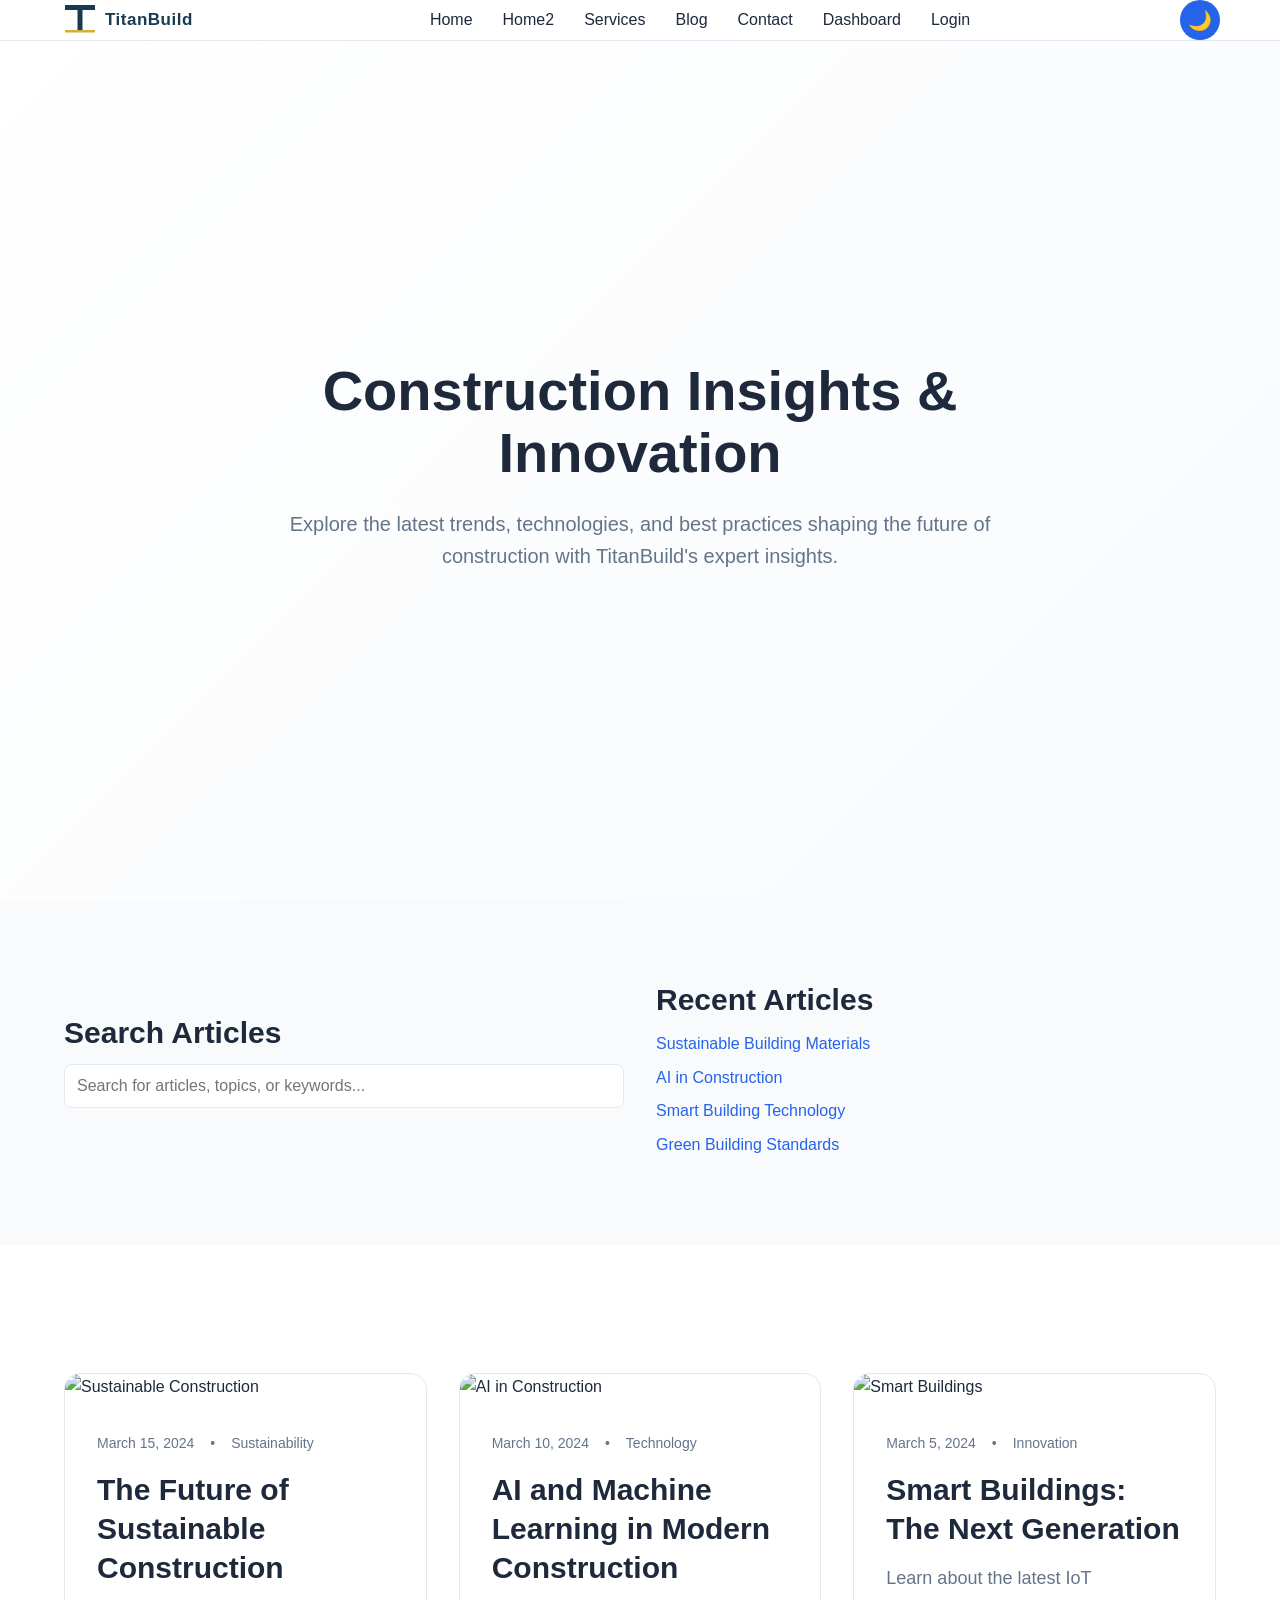
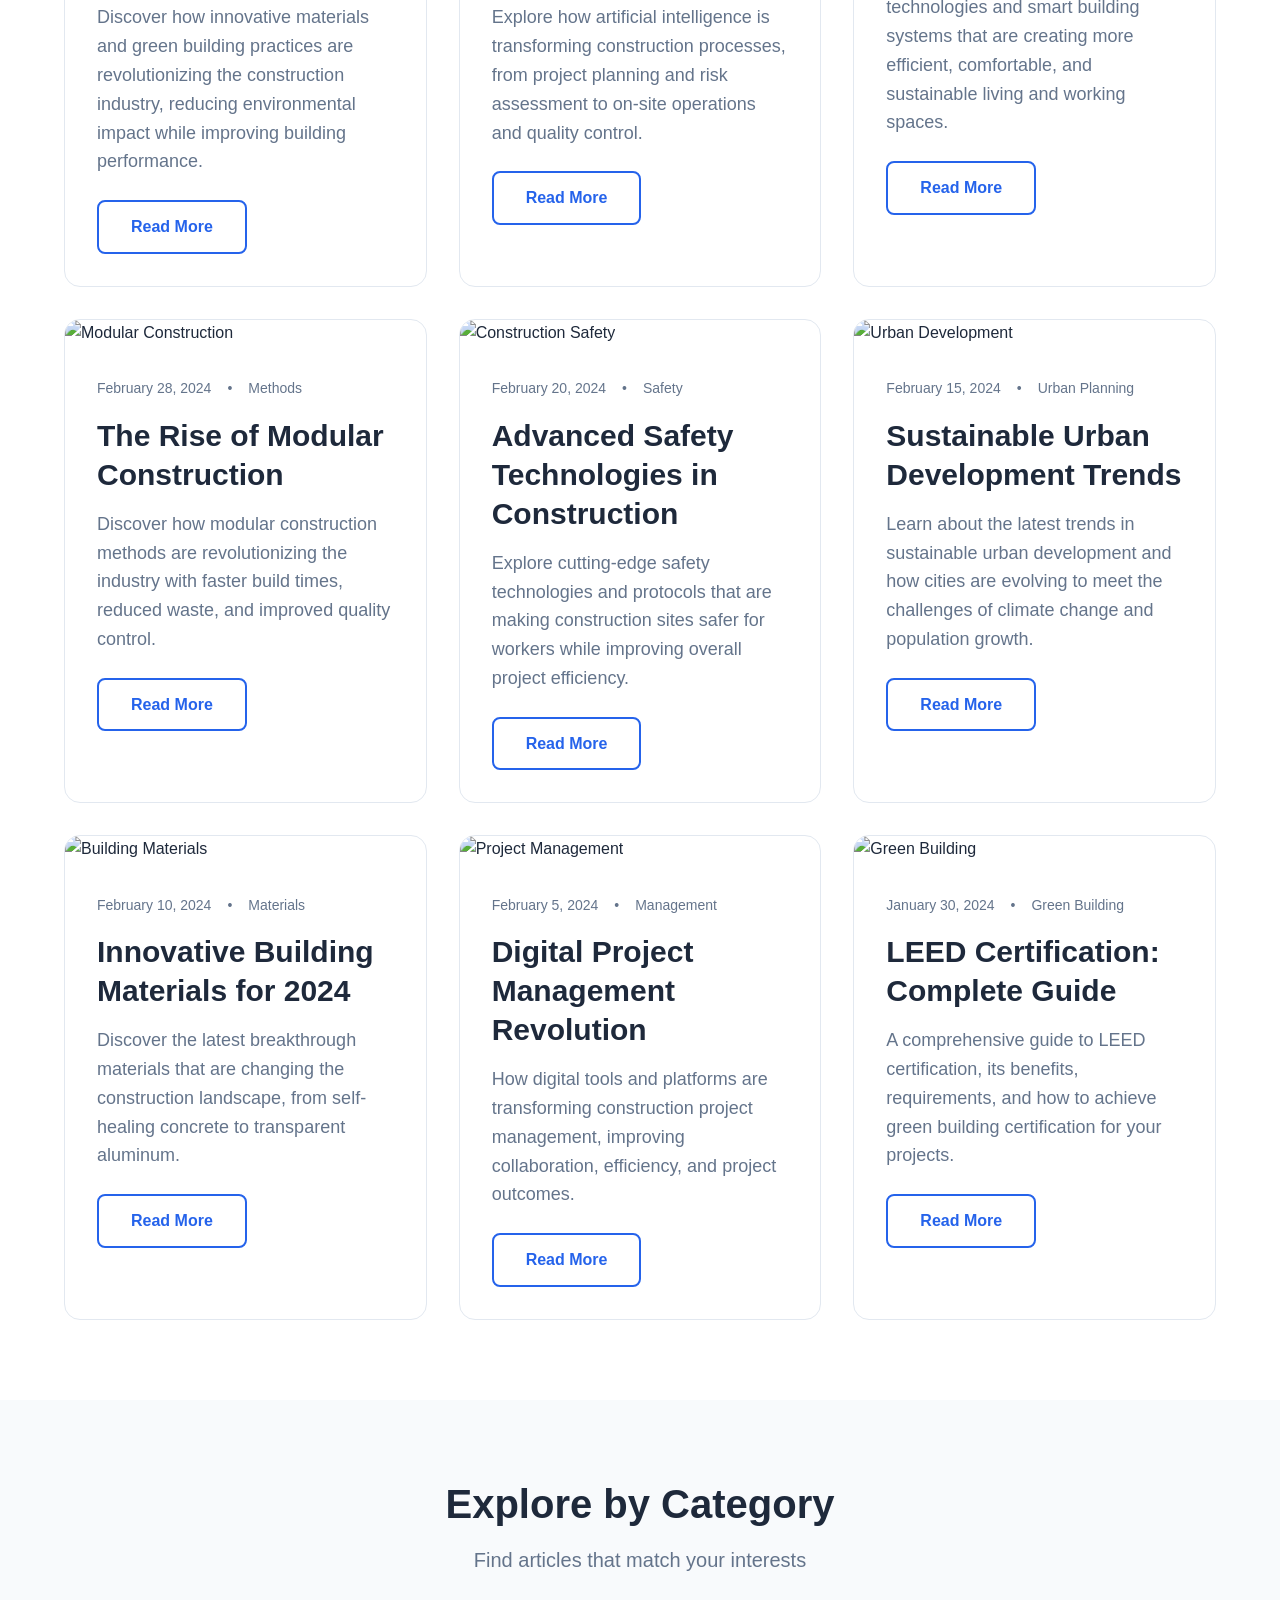
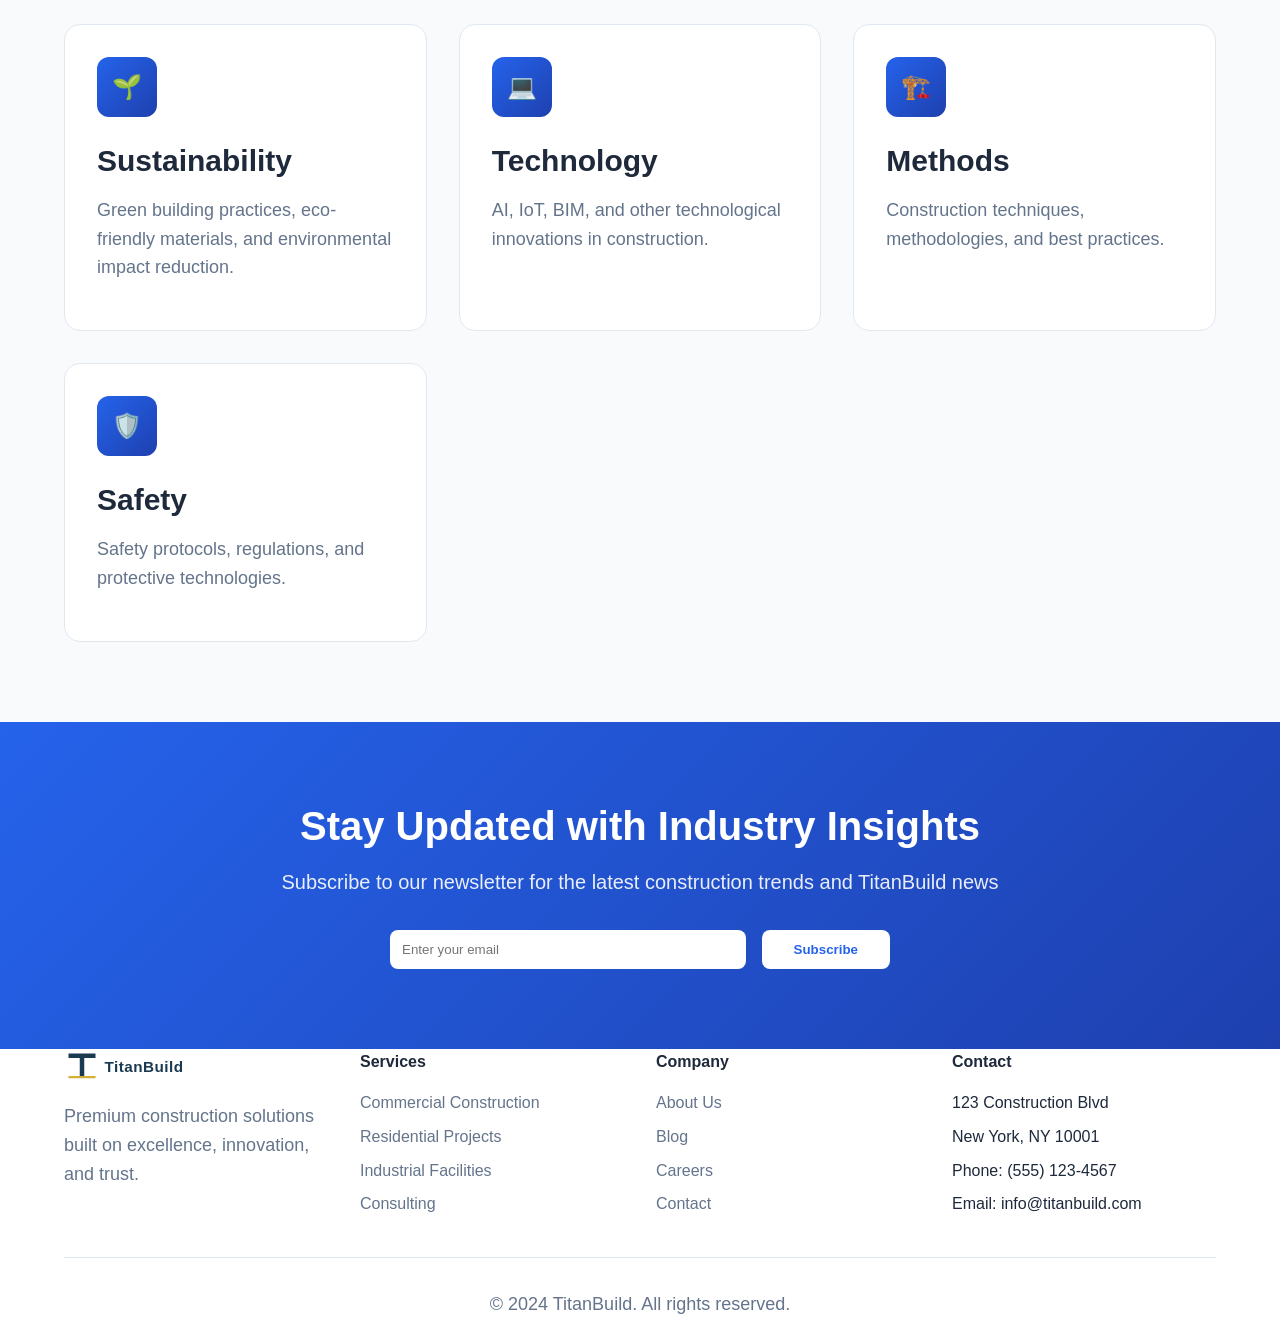
==== blog.html @ b82d95dc "first commit" ====
<!DOCTYPE html>
<html lang="en">
<head>
    <meta charset="UTF-8">
    <meta name="viewport" content="width=device-width, initial-scale=1.0">
    <title>Blog - TitanBuild | Construction Insights & Industry News</title>
    <meta name="description" content="TitanBuild blog featuring construction industry insights, project updates, sustainable building practices, and architectural innovation.">
    <link rel="stylesheet" href="assets/css/main.css">
    <link rel="preconnect" href="https://fonts.googleapis.com">
    <link rel="preconnect" href="https://fonts.gstatic.com" crossorigin>
    <link rel="icon" type="image/svg+xml" href="assets/images/favicon.svg">
</head>
<body>
    <!-- NAVBAR -->
    <nav class="navbar">
        <div class="nav-container">
            <a href="index.html" class="logo">
                <img src="assets/images/logo.svg" alt="TitanBuild Logo">
            </a>
            <ul class="nav-links">
                <li><a href="index.html">Home</a></li>
                <li><a href="home2.html">Home2</a></li>
                <li><a href="services.html">Services</a></li>
                <li><a href="blog.html">Blog</a></li>
                <li><a href="contact.html">Contact</a></li>
                <li><a href="dashboard.html">Dashboard</a></li>
                <li><a href="login.html">Login</a></li>
                <li class="mobile-theme-toggle">
                    <button class="theme-toggle">🌙 Dark Mode</button>
                </li>
            </ul>
            <div class="nav-actions">
                <button class="theme-toggle">🌙</button>
            </div>
            <div class="hamburger">
                <span></span>
                <span></span>
                <span></span>
            </div>
        </div>
    </nav>

    <!-- MOBILE MENU -->
    <div class="mobile-menu">
        <button class="mobile-menu-close">✕</button>
        <ul class="mobile-nav-links">
            <li><a href="index.html">Home</a></li>
            <li><a href="home2.html">Home2</a></li>
            <li><a href="services.html">Services</a></li>
            <li><a href="blog.html">Blog</a></li>
            <li><a href="contact.html">Contact</a></li>
            <li><a href="dashboard.html">Dashboard</a></li>
            <li><a href="login.html">Login</a></li>
        </ul>
    </div>

    <!-- HERO SECTION -->
    <section class="hero">
        <div class="container">
            <div class="hero-text" style="text-align: center; max-width: 800px; margin: 0 auto;">
                <h1>Construction Insights & Innovation</h1>
                <p>Explore the latest trends, technologies, and best practices shaping the future of construction with TitanBuild's expert insights.</p>
            </div>
        </div>
    </section>

    <!-- SEARCH AND RECENT SECTION -->
    <section class="section section-alt">
        <div class="container">
            <div class="hero-content" style="gap: 2rem;">
                <div class="hero-text" style="flex: 2;">
                    <h3>Search Articles</h3>
                    <div class="form-group">
                        <input type="text" id="searchInput" placeholder="Search for articles, topics, or keywords...">
                    </div>
                </div>
                <div class="hero-text" style="flex: 1;">
                    <h3>Recent Articles</h3>
                    <ul style="list-style: none; color: var(--text-secondary);">
                        <li style="margin-bottom: 0.5rem;"><a href="#" style="color: var(--primary); text-decoration: none;">Sustainable Building Materials</a></li>
                        <li style="margin-bottom: 0.5rem;"><a href="#" style="color: var(--primary); text-decoration: none;">AI in Construction</a></li>
                        <li style="margin-bottom: 0.5rem;"><a href="#" style="color: var(--primary); text-decoration: none;">Smart Building Technology</a></li>
                        <li style="margin-bottom: 0.5rem;"><a href="#" style="color: var(--primary); text-decoration: none;">Green Building Standards</a></li>
                    </ul>
                </div>
            </div>
        </div>
    </section>

    <!-- BLOG GRID -->
    <section class="section">
        <div class="container">
            <div class="blog-grid">
                <article class="blog-card">
                    <img src="assets/images/blog1.jpg" alt="Sustainable Construction">
                    <div class="blog-content">
                        <div class="blog-meta">
                            <span>March 15, 2024</span>
                            <span>•</span>
                            <span>Sustainability</span>
                        </div>
                        <h3>The Future of Sustainable Construction</h3>
                        <p>Discover how innovative materials and green building practices are revolutionizing the construction industry, reducing environmental impact while improving building performance.</p>
                        <a href="#" class="btn btn-secondary">Read More</a>
                    </div>
                </article>

                <article class="blog-card">
                    <img src="assets/images/blog2.jpg" alt="AI in Construction">
                    <div class="blog-content">
                        <div class="blog-meta">
                            <span>March 10, 2024</span>
                            <span>•</span>
                            <span>Technology</span>
                        </div>
                        <h3>AI and Machine Learning in Modern Construction</h3>
                        <p>Explore how artificial intelligence is transforming construction processes, from project planning and risk assessment to on-site operations and quality control.</p>
                        <a href="#" class="btn btn-secondary">Read More</a>
                    </div>
                </article>

                <article class="blog-card">
                    <img src="assets/images/blog3.jpg" alt="Smart Buildings">
                    <div class="blog-content">
                        <div class="blog-meta">
                            <span>March 5, 2024</span>
                            <span>•</span>
                            <span>Innovation</span>
                        </div>
                        <h3>Smart Buildings: The Next Generation</h3>
                        <p>Learn about the latest IoT technologies and smart building systems that are creating more efficient, comfortable, and sustainable living and working spaces.</p>
                        <a href="#" class="btn btn-secondary">Read More</a>
                    </div>
                </article>

                <article class="blog-card">
                    <img src="assets/images/blog4.jpg" alt="Modular Construction">
                    <div class="blog-content">
                        <div class="blog-meta">
                            <span>February 28, 2024</span>
                            <span>•</span>
                            <span>Methods</span>
                        </div>
                        <h3>The Rise of Modular Construction</h3>
                        <p>Discover how modular construction methods are revolutionizing the industry with faster build times, reduced waste, and improved quality control.</p>
                        <a href="#" class="btn btn-secondary">Read More</a>
                    </div>
                </article>

                <article class="blog-card">
                    <img src="assets/images/blog5.jpg" alt="Construction Safety">
                    <div class="blog-content">
                        <div class="blog-meta">
                            <span>February 20, 2024</span>
                            <span>•</span>
                            <span>Safety</span>
                        </div>
                        <h3>Advanced Safety Technologies in Construction</h3>
                        <p>Explore cutting-edge safety technologies and protocols that are making construction sites safer for workers while improving overall project efficiency.</p>
                        <a href="#" class="btn btn-secondary">Read More</a>
                    </div>
                </article>

                <article class="blog-card">
                    <img src="assets/images/blog6.jpg" alt="Urban Development">
                    <div class="blog-content">
                        <div class="blog-meta">
                            <span>February 15, 2024</span>
                            <span>•</span>
                            <span>Urban Planning</span>
                        </div>
                        <h3>Sustainable Urban Development Trends</h3>
                        <p>Learn about the latest trends in sustainable urban development and how cities are evolving to meet the challenges of climate change and population growth.</p>
                        <a href="#" class="btn btn-secondary">Read More</a>
                    </div>
                </article>

                <article class="blog-card">
                    <img src="assets/images/blog7.jpg" alt="Building Materials">
                    <div class="blog-content">
                        <div class="blog-meta">
                            <span>February 10, 2024</span>
                            <span>•</span>
                            <span>Materials</span>
                        </div>
                        <h3>Innovative Building Materials for 2024</h3>
                        <p>Discover the latest breakthrough materials that are changing the construction landscape, from self-healing concrete to transparent aluminum.</p>
                        <a href="#" class="btn btn-secondary">Read More</a>
                    </div>
                </article>

                <article class="blog-card">
                    <img src="assets/images/blog8.jpg" alt="Project Management">
                    <div class="blog-content">
                        <div class="blog-meta">
                            <span>February 5, 2024</span>
                            <span>•</span>
                            <span>Management</span>
                        </div>
                        <h3>Digital Project Management Revolution</h3>
                        <p>How digital tools and platforms are transforming construction project management, improving collaboration, efficiency, and project outcomes.</p>
                        <a href="#" class="btn btn-secondary">Read More</a>
                    </div>
                </article>

                <article class="blog-card">
                    <img src="assets/images/blog9.jpg" alt="Green Building">
                    <div class="blog-content">
                        <div class="blog-meta">
                            <span>January 30, 2024</span>
                            <span>•</span>
                            <span>Green Building</span>
                        </div>
                        <h3>LEED Certification: Complete Guide</h3>
                        <p>A comprehensive guide to LEED certification, its benefits, requirements, and how to achieve green building certification for your projects.</p>
                        <a href="#" class="btn btn-secondary">Read More</a>
                    </div>
                </article>
            </div>
        </div>
    </section>

    <!-- CATEGORIES SECTION -->
    <section class="section section-alt">
        <div class="container">
            <div class="section-header">
                <h2>Explore by Category</h2>
                <p>Find articles that match your interests</p>
            </div>
            <div class="card-grid">
                <div class="card">
                    <div class="card-icon">🌱</div>
                    <h3>Sustainability</h3>
                    <p>Green building practices, eco-friendly materials, and environmental impact reduction.</p>
                </div>
                <div class="card">
                    <div class="card-icon">💻</div>
                    <h3>Technology</h3>
                    <p>AI, IoT, BIM, and other technological innovations in construction.</p>
                </div>
                <div class="card">
                    <div class="card-icon">🏗️</div>
                    <h3>Methods</h3>
                    <p>Construction techniques, methodologies, and best practices.</p>
                </div>
                <div class="card">
                    <div class="card-icon">🛡️</div>
                    <h3>Safety</h3>
                    <p>Safety protocols, regulations, and protective technologies.</p>
                </div>
            </div>
        </div>
    </section>

    <!-- NEWSLETTER SECTION -->
    <section class="cta">
        <div class="container">
            <h2>Stay Updated with Industry Insights</h2>
            <p>Subscribe to our newsletter for the latest construction trends and TitanBuild news</p>
            <div style="max-width: 500px; margin: 2rem auto 0;">
                <div style="display: flex; gap: 1rem;">
                    <input type="email" placeholder="Enter your email" style="flex: 1; padding: 0.75rem; border: none; border-radius: 8px;">
                    <button class="btn btn-accent">Subscribe</button>
                </div>
            </div>
        </div>
    </section>

     <footer class="footer">
        <div class="container">
            <div class="footer-content">
      <div class="footer-section">
    <div class="footer-brand">
        <a href="index.html">
            <img src="assets/images/logo.svg" alt="TitanBuild Logo">
        </a>
    </div>

    <p class="footer-description">
        Premium construction solutions built on excellence, innovation, and trust.
    </p>
</div>   <div class="footer-section">
                    <h4>Services</h4>
                    <ul>
                        <li><a href="services.html">Commercial Construction</a></li>
                        <li><a href="services.html"> Residential Projects</a></li>
                        <li><a href="services.html">Industrial Facilities</a></li>
                        <li><a href="services.html">Consulting</a></li>
                    </ul>
                </div>
                <div class="footer-section">
                    <h4>Company</h4>
                    <ul>
                        <li><a href="about.html">About Us</a></li>
                        <li><a href="blog.html">Blog</a></li>
                        <li><a href="careers.html">Careers</a></li>
                        <li><a href="contact.html">Contact</a></li>
                    </ul>
                </div>
                <div class="footer-section">
                    <h4>Contact</h4>
                    <ul>
                        <li>123 Construction Blvd</li>
                        <li>New York, NY 10001</li>
                        <li>Phone: (555) 123-4567</li>
                        <li>Email: info@titanbuild.com</li>
                    </ul>
                </div>
            </div>
            <div class="footer-bottom">
                <p>&copy; 2024 TitanBuild. All rights reserved.</p>
            </div>
        </div>
    </footer>

    <script src="assets/js/script.js"></script>
</body>
</html>
---- assets/css/main.css ----
/* TITANBUILD - PREMIUM CONSTRUCTION WEBSITE */

/* CSS VARIABLES */
:root {
  /* BRAND COLORS */
  --primary: #2563eb;
  --secondary: #1e40af;
  --accent: #f59e0b;

  /* LIGHT THEME */
  --bg-color: #ffffff;
  --section-bg: #f8fafc;
  --card-bg: #ffffff;
  --text-color: #1e293b;
  --text-secondary: #64748b;
  --nav-bg: #ffffff;
  --border-color: #e2e8f0;
  --shadow: rgba(0, 0, 0, 0.1);
}

[data-theme="dark"] {
  /* DARK THEME */
  --bg-color: #0f172a;
  --section-bg: #1e293b;
  --card-bg: #1e293b;
  --text-color: #f1f5f9;
  --text-secondary: #94a3b8;
  --nav-bg: #0f172a;
  --border-color: #334155;
  --shadow: rgba(0, 0, 0, 0.3);
}

/* RESET & BASE */
* {
  margin: 0;
  padding: 0;
  box-sizing: border-box;
}

body {
  font-family: 'Inter', -apple-system, BlinkMacSystemFont, 'Segoe UI', sans-serif;
  background-color: var(--bg-color);
  color: var(--text-color);
  line-height: 1.6;
  transition: background-color 0.3s ease, color 0.3s ease;
}

/* TYPOGRAPHY */
h1 {
  font-size: 3.5rem;
  font-weight: 800;
  line-height: 1.1;
  margin-bottom: 1.5rem;
  color: var(--text-color);
}

h2 {
  font-size: 2.5rem;
  font-weight: 700;
  line-height: 1.2;
  margin-bottom: 1rem;
  color: var(--text-color);
}

h3 {
  font-size: 1.875rem;
  font-weight: 600;
  line-height: 1.3;
  margin-bottom: 0.75rem;
  color: var(--text-color);
}

p {
  font-size: 1.125rem;
  color: var(--text-secondary);
  margin-bottom: 1rem;
}

/* CONTAINER */
.container {
  max-width: 1200px;
  margin: 0 auto;
  padding: 0 1.5rem;
}

/* NAVBAR */
.navbar {
  background-color: var(--nav-bg);
  border-bottom: 1px solid var(--border-color);
  position: fixed;
  top: 0;
  width: 100%;
  z-index: 1000;
  transition: all 0.3s ease;
}

.nav-container {
  display: flex;
  justify-content: space-between;
  align-items: center;
  padding: 0 20px;
  max-width: 1200px;
  margin: auto;
}

.logo {
  font-size: 1.5rem;
  font-weight: 800;
  color: var(--primary);
  text-decoration: none;
  display: flex;
  align-items: center;
}

.logo img {
  height: 40px;
  display: block;
}

.nav-links {
  display: flex;
  gap: 30px;
  list-style: none;
}

.nav-links a {
  color: var(--text-color);
  text-decoration: none;
  font-weight: 500;
  transition: color 0.3s ease;
}

.nav-links a:hover {
  color: var(--primary);
}

/* THEME TOGGLE */
.theme-toggle {
  background: var(--primary);
  border: none;
  border-radius: 50%;
  width: 40px;
  height: 40px;
  cursor: pointer;
  display: flex;
  align-items: center;
  justify-content: center;
  color: white;
  font-size: 1.2rem;
  transition: transform 0.3s ease;
}

.theme-toggle:hover {
  transform: scale(1.1);
}

/* Theme toggle container for desktop */
.nav-actions {
  display: flex;
}

.mobile-theme-toggle {
  display: none;
}

/* HAMBURGER MENU */
.hamburger {
  display: none;
  flex-direction: column;
  cursor: pointer;
  gap: 4px;
}

.hamburger span {
  width: 25px;
  height: 3px;
  background-color: var(--text-color);
  transition: all 0.3s ease;
}

/* BUTTONS */
.btn {
  padding: 0.75rem 2rem;
  border: none;
  border-radius: 8px;
  font-weight: 600;
  cursor: pointer;
  transition: all 0.3s ease;
  text-decoration: none;
  display: inline-block;
  text-align: center;
}

.btn-primary {
  background-color: var(--primary);
  color: white;
}

.btn-primary:hover {
  background-color: var(--secondary);
  transform: translateY(-2px);
  box-shadow: 0 10px 20px var(--shadow);
}

.btn-secondary {
  background-color: transparent;
  color: var(--primary);
  border: 2px solid var(--primary);
}

.btn-secondary:hover {
  background-color: var(--primary);
  color: white;
}

.btn-accent {
  background-color: var(--accent);
  color: white;
}

.btn-accent:hover {
  background-color: #d97706;
  transform: translateY(-2px);
}

/* HERO SECTION */
.hero {
  padding: 8rem 0 4rem;
  background: linear-gradient(135deg, var(--bg-color) 0%, var(--section-bg) 100%);
  min-height: 100vh;
  display: flex;
  align-items: center;
}

.hero-content {
  display: grid;
  grid-template-columns: 1fr 1fr;
  gap: 4rem;
  align-items: center;
}

.hero-text h1 {
  margin-bottom: 1.5rem;
}

.hero-text p {
  font-size: 1.25rem;
  margin-bottom: 2rem;
  color: var(--text-secondary);
}

.hero-buttons {
  display: flex;
  gap: 1rem;
  flex-wrap: wrap;
}

.hero-image {
  position: relative;
}

.hero-image img {
  width: 100%;
  height: auto;
  border-radius: 16px;
  box-shadow: 0 20px 40px var(--shadow);
}

/* SECTIONS */
.section {
  padding: 5rem 0;
  background-color: var(--bg-color);
}

.section-alt {
  background-color: var(--section-bg);
}

.section-header {
  text-align: center;
  margin-bottom: 3rem;
}

.section-header h2 {
  margin-bottom: 1rem;
}

.section-header p {
  font-size: 1.25rem;
  max-width: 600px;
  margin: 0 auto;
}

/* CARDS */
.card-grid {
  display: grid;
  grid-template-columns: repeat(auto-fit, minmax(350px, 1fr));
  gap: 2rem;
  margin-top: 3rem;
}

.card {
  background-color: var(--card-bg);
  border-radius: 16px;
  padding: 2rem;
  border: 1px solid var(--border-color);
  transition: all 0.3s ease;
}

.card:hover {
  transform: translateY(-8px);
  box-shadow: 0 20px 40px var(--shadow);
}

.card-icon {
  width: 60px;
  height: 60px;
  background: linear-gradient(135deg, var(--primary), var(--secondary));
  border-radius: 12px;
  display: flex;
  align-items: center;
  justify-content: center;
  color: white;
  font-size: 1.5rem;
  margin-bottom: 1.5rem;
}

.card h3 {
  margin-bottom: 1rem;
}

.card img {
  width: 100%;
  height: 200px;
  object-fit: cover;
  border-radius: 12px;
  margin-bottom: 1.5rem;
}

/* STATS */
.stats-grid {
  display: grid;
  grid-template-columns: repeat(auto-fit, minmax(200px, 1fr));
  gap: 2rem;
  margin-top: 3rem;
}

.stat-card {
  text-align: center;
  padding: 2rem;
  background-color: var(--card-bg);
  border-radius: 16px;
  border: 1px solid var(--border-color);
}

.stat-number {
  font-size: 3rem;
  font-weight: 800;
  color: var(--primary);
  margin-bottom: 0.5rem;
}

.stat-label {
  color: var(--text-secondary);
  font-size: 1.125rem;
}

/* TESTIMONIALS */
.testimonial-card {
  background-color: var(--card-bg);
  border-radius: 16px;
  padding: 2rem;
  border: 1px solid var(--border-color);
  position: relative;
}

.testimonial-text {
  font-size: 1.125rem;
  font-style: italic;
  margin-bottom: 1.5rem;
  color: var(--text-secondary);
}

.testimonial-author {
  display: flex;
  align-items: center;
  gap: 1rem;
}

.testimonial-avatar {
  width: 50px;
  height: 50px;
  border-radius: 50%;
  background: linear-gradient(135deg, var(--primary), var(--secondary));
  display: flex;
  align-items: center;
  justify-content: center;
  color: white;
  font-weight: 600;
}

.testimonial-name {
  font-weight: 600;
  color: var(--text-color);
}

.testimonial-role {
  color: var(--text-secondary);
  font-size: 0.875rem;
}

/* CTA SECTION */
.cta {
  background: linear-gradient(135deg, var(--primary), var(--secondary));
  color: white;
  text-align: center;
  padding: 5rem 0;
}

.cta h2 {
  color: white;
  margin-bottom: 1rem;
}

.cta p {
  color: rgba(255, 255, 255, 0.9);
  font-size: 1.25rem;
  margin-bottom: 2rem;
}

.cta .btn {
  background-color: white;
  color: var(--primary);
}

.cta .btn:hover {
  background-color: var(--accent);
  color: white;
}

.footer-brand img {
  height: 36px;
  margin-bottom: 10px;
}

/* AUTH PAGES */
.auth-logo {
  display: flex;
  justify-content: center;
  align-items: center;
  margin-bottom: 20px;
}

.auth-logo img {
  height: 50px;
}

.footer-content {
  display: grid;
  grid-template-columns: repeat(auto-fit, minmax(250px, 1fr));
  gap: 2rem;
  margin-bottom: 2rem;
}

.footer-section h4 {
  margin-bottom: 1rem;
  color: var(--text-color);
}

.footer-section ul {
  list-style: none;
}

.footer-section ul li {
  margin-bottom: 0.5rem;
}

.footer-section a {
  color: var(--text-secondary);
  text-decoration: none;
  transition: color 0.3s ease;
}

.footer-section a:hover {
  color: var(--primary);
}

.footer-bottom {
  text-align: center;
  padding-top: 2rem;
  border-top: 1px solid var(--border-color);
  color: var(--text-secondary);
}

/* FORMS */
.form-group {
  margin-bottom: 1.5rem;
}

.form-group label {
  display: block;
  margin-bottom: 0.5rem;
  font-weight: 600;
  color: var(--text-color);
}

.form-group input,
.form-group textarea {
  width: 100%;
  padding: 0.75rem;
  border: 1px solid var(--border-color);
  border-radius: 8px;
  background-color: var(--card-bg);
  color: var(--text-color);
  font-size: 1rem;
  transition: border-color 0.3s ease;
}

.form-group input:focus,
.form-group textarea:focus {
  outline: none;
  border-color: var(--primary);
}

.form-group textarea {
  resize: vertical;
  min-height: 120px;
}

/* CONTACT PAGE */
.contact-grid {
  display: grid;
  grid-template-columns: 1fr 1fr;
  gap: 4rem;
  margin-top: 3rem;
}

.contact-info {
  display: flex;
  flex-direction: column;
  gap: 2rem;
}

.contact-item {
  display: flex;
  align-items: center;
  gap: 1rem;
}

.contact-icon {
  width: 50px;
  height: 50px;
  background: linear-gradient(135deg, var(--primary), var(--secondary));
  border-radius: 12px;
  display: flex;
  align-items: center;
  justify-content: center;
  color: white;
  font-size: 1.2rem;
}

.contact-details h4 {
  margin-bottom: 0.25rem;
  color: var(--text-color);
}

.contact-details p {
  color: var(--text-secondary);
  margin-bottom: 0;
}

.map-container {
  width: 100%;
  height: 400px;
  background-color: var(--section-bg);
  border-radius: 16px;
  border: 1px solid var(--border-color);
  display: flex;
  align-items: center;
  justify-content: center;
  color: var(--text-secondary);
}

/* BLOG */
.blog-grid {
  display: grid;
  grid-template-columns: repeat(auto-fit, minmax(350px, 1fr));
  gap: 2rem;
  margin-top: 3rem;
}

.blog-card {
  background-color: var(--card-bg);
  border-radius: 16px;
  overflow: hidden;
  border: 1px solid var(--border-color);
  transition: all 0.3s ease;
}

.blog-card:hover {
  transform: translateY(-8px);
  box-shadow: 0 20px 40px var(--shadow);
}

.blog-card img {
  width: 100%;
  height: 250px;
  object-fit: cover;
}

.blog-content {
  padding: 2rem;
}

.blog-meta {
  display: flex;
  gap: 1rem;
  margin-bottom: 1rem;
  font-size: 0.875rem;
  color: var(--text-secondary);
}

.blog-content h3 {
  margin-bottom: 1rem;
}

.blog-content p {
  margin-bottom: 1.5rem;
}

/* AUTH PAGES */
.auth-container {
  min-height: 100vh;
  display: flex;
  align-items: center;
  justify-content: center;
  padding: 2rem;
}

.auth-card {
  background-color: var(--card-bg);
  border-radius: 16px;
  padding: 3rem;
  border: 1px solid var(--border-color);
  width: 100%;
  max-width: 400px;
  box-shadow: 0 10px 30px var(--shadow);
}

.auth-header {
  text-align: center;
  margin-bottom: 2rem;
}

.auth-header h2 {
  margin-bottom: 0.5rem;
}

.auth-header p {
  color: var(--text-secondary);
  margin-bottom: 0;
}

.auth-form .btn {
  width: 100%;
  margin-top: 1rem;
}

.auth-divider {
  text-align: center;
  margin: 1.5rem 0;
  color: var(--text-secondary);
}

.auth-links {
  text-align: center;
  margin-top: 1.5rem;
}

.auth-links a {
  color: var(--primary);
  text-decoration: none;
}

.auth-links a:hover {
  text-decoration: underline;
}

/* DASHBOARD */
.dashboard-container {
  display: flex;
  min-height: 100vh;
  padding-top: 4rem;
}

.sidebar {
  width: 250px;
  background-color: var(--nav-bg);
  border-right: 1px solid var(--border-color);
  padding: 2rem 0;
}

.sidebar-nav {
  list-style: none;
}

.sidebar-nav li {
  margin-bottom: 0.5rem;
}

.sidebar-nav a {
  display: block;
  padding: 0.75rem 1.5rem;
  color: var(--text-color);
  text-decoration: none;
  transition: all 0.3s ease;
}

.sidebar-nav a:hover,
.sidebar-nav a.active {
  background-color: var(--section-bg);
  color: var(--primary);
  border-left: 3px solid var(--primary);
}

.main-content {
  flex: 1;
  padding: 2rem;
  background-color: var(--bg-color);
}

.dashboard-header {
  display: flex;
  justify-content: space-between;
  align-items: center;
  margin-bottom: 2rem;
}

.dashboard-stats {
  display: grid;
  grid-template-columns: repeat(auto-fit, minmax(250px, 1fr));
  gap: 1.5rem;
  margin-bottom: 2rem;
}

.stat-card-small {
  background-color: var(--card-bg);
  border-radius: 12px;
  padding: 1.5rem;
  border: 1px solid var(--border-color);
}

.stat-card-small h4 {
  color: var(--text-secondary);
  font-size: 0.875rem;
  margin-bottom: 0.5rem;
  font-weight: 500;
}

.stat-card-small .number {
  font-size: 2rem;
  font-weight: 700;
  color: var(--primary);
}

.dashboard-table {
  background-color: var(--card-bg);
  border-radius: 12px;
  border: 1px solid var(--border-color);
  overflow: hidden;
}

.table {
  width: 100%;
  border-collapse: collapse;
}

.table th,
.table td {
  padding: 1rem;
  text-align: left;
  border-bottom: 1px solid var(--border-color);
}

.table th {
  background-color: var(--section-bg);
  font-weight: 600;
  color: var(--text-color);
}

.table tr:hover {
  background-color: var(--section-bg);
}

/* RESPONSIVE DESIGN */

/* TABLET */
@media (max-width: 768px) {
  .nav-links {
    display: none;
    position: absolute;
    top: 70px;
    left: 0;
    width: 100%;
    background-color: var(--nav-bg);
    flex-direction: column;
    padding: 20px;
    gap: 0;
    border-bottom: 1px solid var(--border-color);
  }
  
  .nav-links.active {
    display: flex;
  }
  
  .nav-links li {
    margin-bottom: 1rem;
  }
  
  .nav-actions {
    display: none;
  }
  
  .mobile-theme-toggle {
    display: block;
  }
  
  .hamburger {
    display: flex;
  }
  
  .hero-content {
    grid-template-columns: 1fr;
    gap: 2rem;
    text-align: center;
  }
  
  .hero-buttons {
    justify-content: center;
  }
  
  .contact-grid {
    grid-template-columns: 1fr;
    gap: 2rem;
  }
  
  .dashboard-container {
    flex-direction: column;
  }
  
  .sidebar {
    width: 100%;
    padding: 1rem 0;
  }
  
  .sidebar-nav {
    display: flex;
    overflow-x: auto;
    padding: 0 1rem;
  }
  
  .sidebar-nav li {
    margin-bottom: 0;
    margin-right: 0.5rem;
  }
  
  .sidebar-nav a {
    white-space: nowrap;
    border-left: none;
    border-bottom: 3px solid transparent;
  }
  
  .sidebar-nav a:hover,
  .sidebar-nav a.active {
    border-left: none;
    border-bottom: 3px solid var(--primary);
  }
}

/* MOBILE */
@media (max-width: 360px) {
  h1 {
    font-size: 2.5rem;
  }
  
  h2 {
    font-size: 2rem;
  }
  
  .container {
    padding: 0 1rem;
  }
  
  .nav-container {
    padding: 1rem;
  }
  
  .hero {
    padding: 6rem 0 2rem;
  }
  
  .section {
    padding: 3rem 0;
  }
  
  .card-grid {
    grid-template-columns: 1fr;
    gap: 1.5rem;
  }
  
  .blog-grid {
    grid-template-columns: 1fr;
  }
  
  .stats-grid {
    grid-template-columns: 1fr;
  }
  
  .hero-buttons {
    flex-direction: column;
    align-items: center;
  }
  
  .btn {
    width: 100%;
    max-width: 250px;
  }
  
  .auth-card {
    padding: 2rem;
  }
  
  .dashboard-stats {
    grid-template-columns: 1fr;
  }
  
  .table {
    font-size: 0.875rem;
  }
  
  .table th,
  .table td {
    padding: 0.5rem;
  }
}

/* MOBILE MENU DRAWER */
@media (max-width: 360px) {
  .mobile-menu {
    position: fixed;
    top: 0;
    right: -100%;
    width: 80%;
    height: 100vh;
    background-color: var(--nav-bg);
    box-shadow: -5px 0 15px var(--shadow);
    transition: right 0.3s ease;
    z-index: 999;
    padding: 2rem;
  }
  
  .mobile-menu.active {
    right: 0;
  }
  
  .mobile-menu-close {
    position: absolute;
    top: 1rem;
    right: 1rem;
    background: none;
    border: none;
    font-size: 1.5rem;
    color: var(--text-color);
    cursor: pointer;
  }
  
  .mobile-nav-links {
    list-style: none;
    margin-top: 3rem;
  }
  
  .mobile-nav-links li {
    margin-bottom: 1.5rem;
  }
  
  .mobile-nav-links a {
    color: var(--text-color);
    text-decoration: none;
    font-size: 1.125rem;
    font-weight: 500;
  }
  
  .mobile-nav-links a:hover {
    color: var(--primary);
  }
}

/* Hide mobile menu drawer on larger screens */
@media (min-width: 361px) {
  .mobile-menu {
    display: none;
  }
}
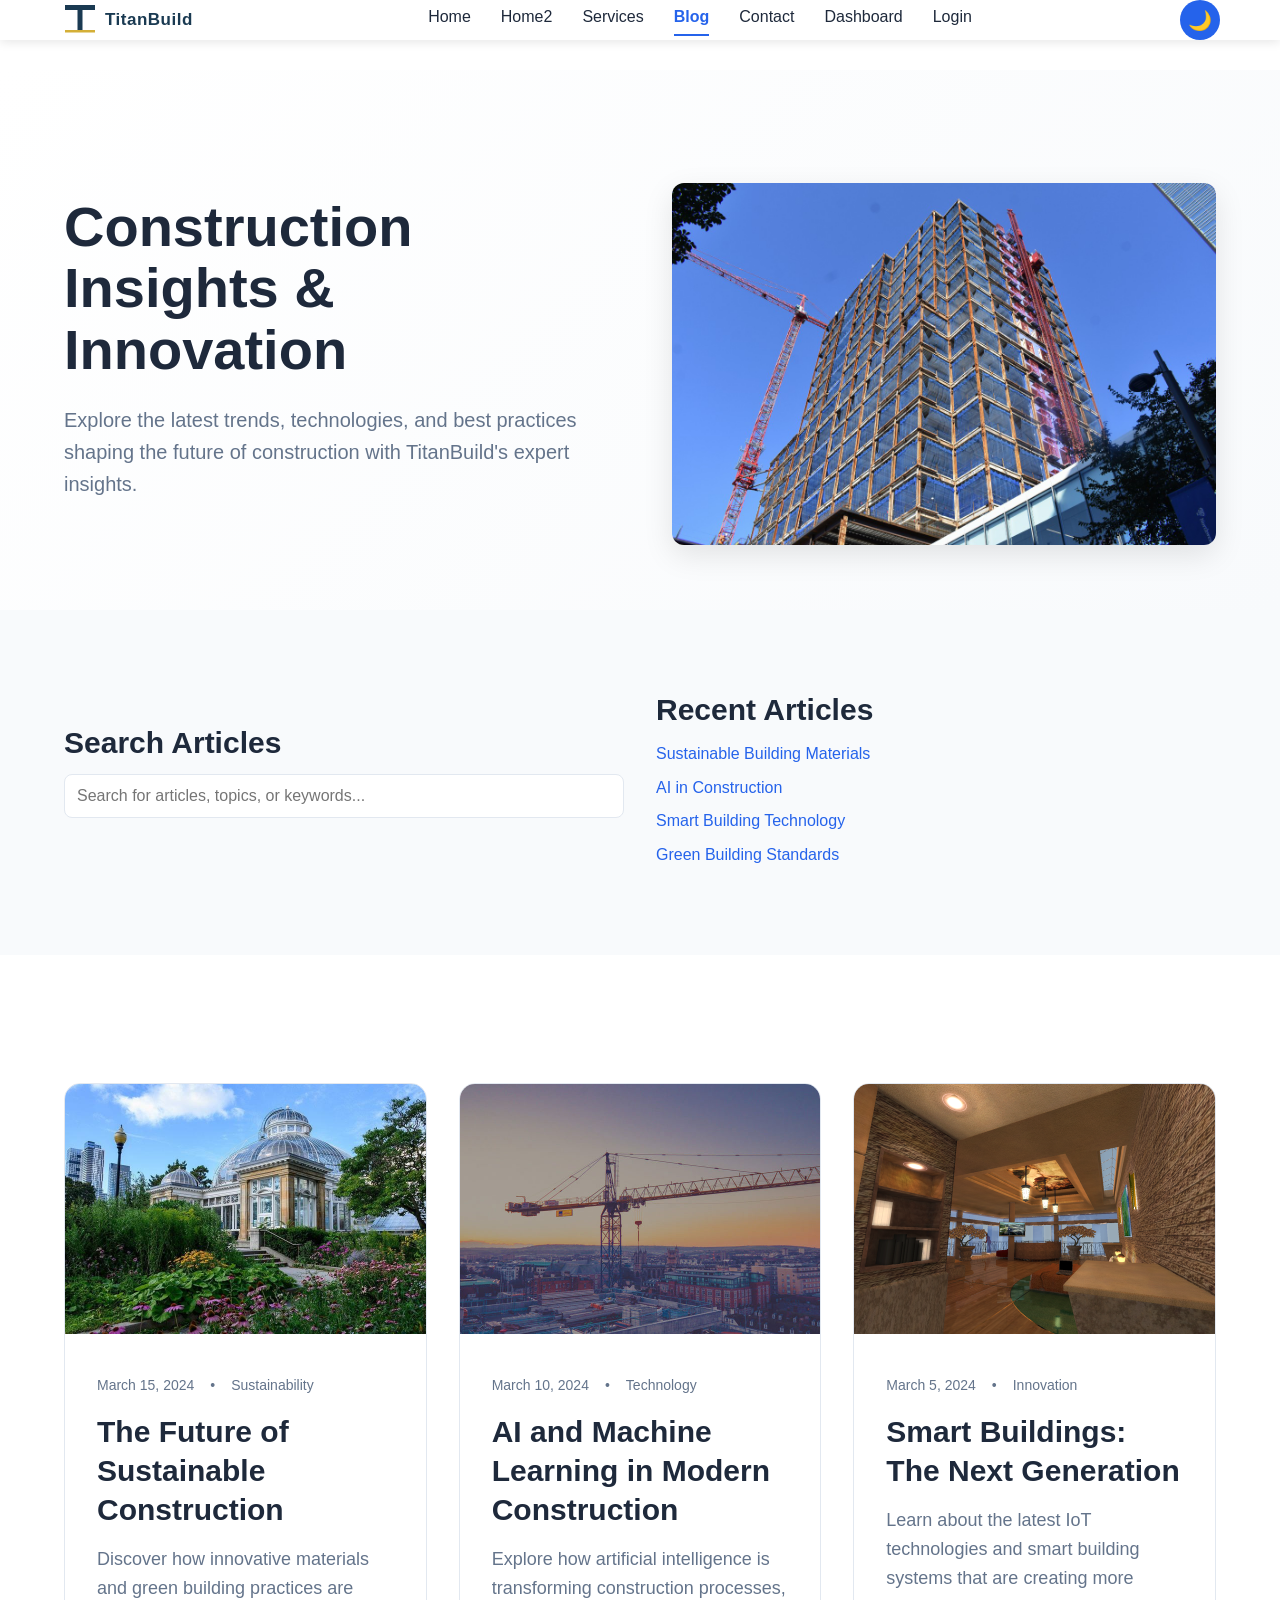
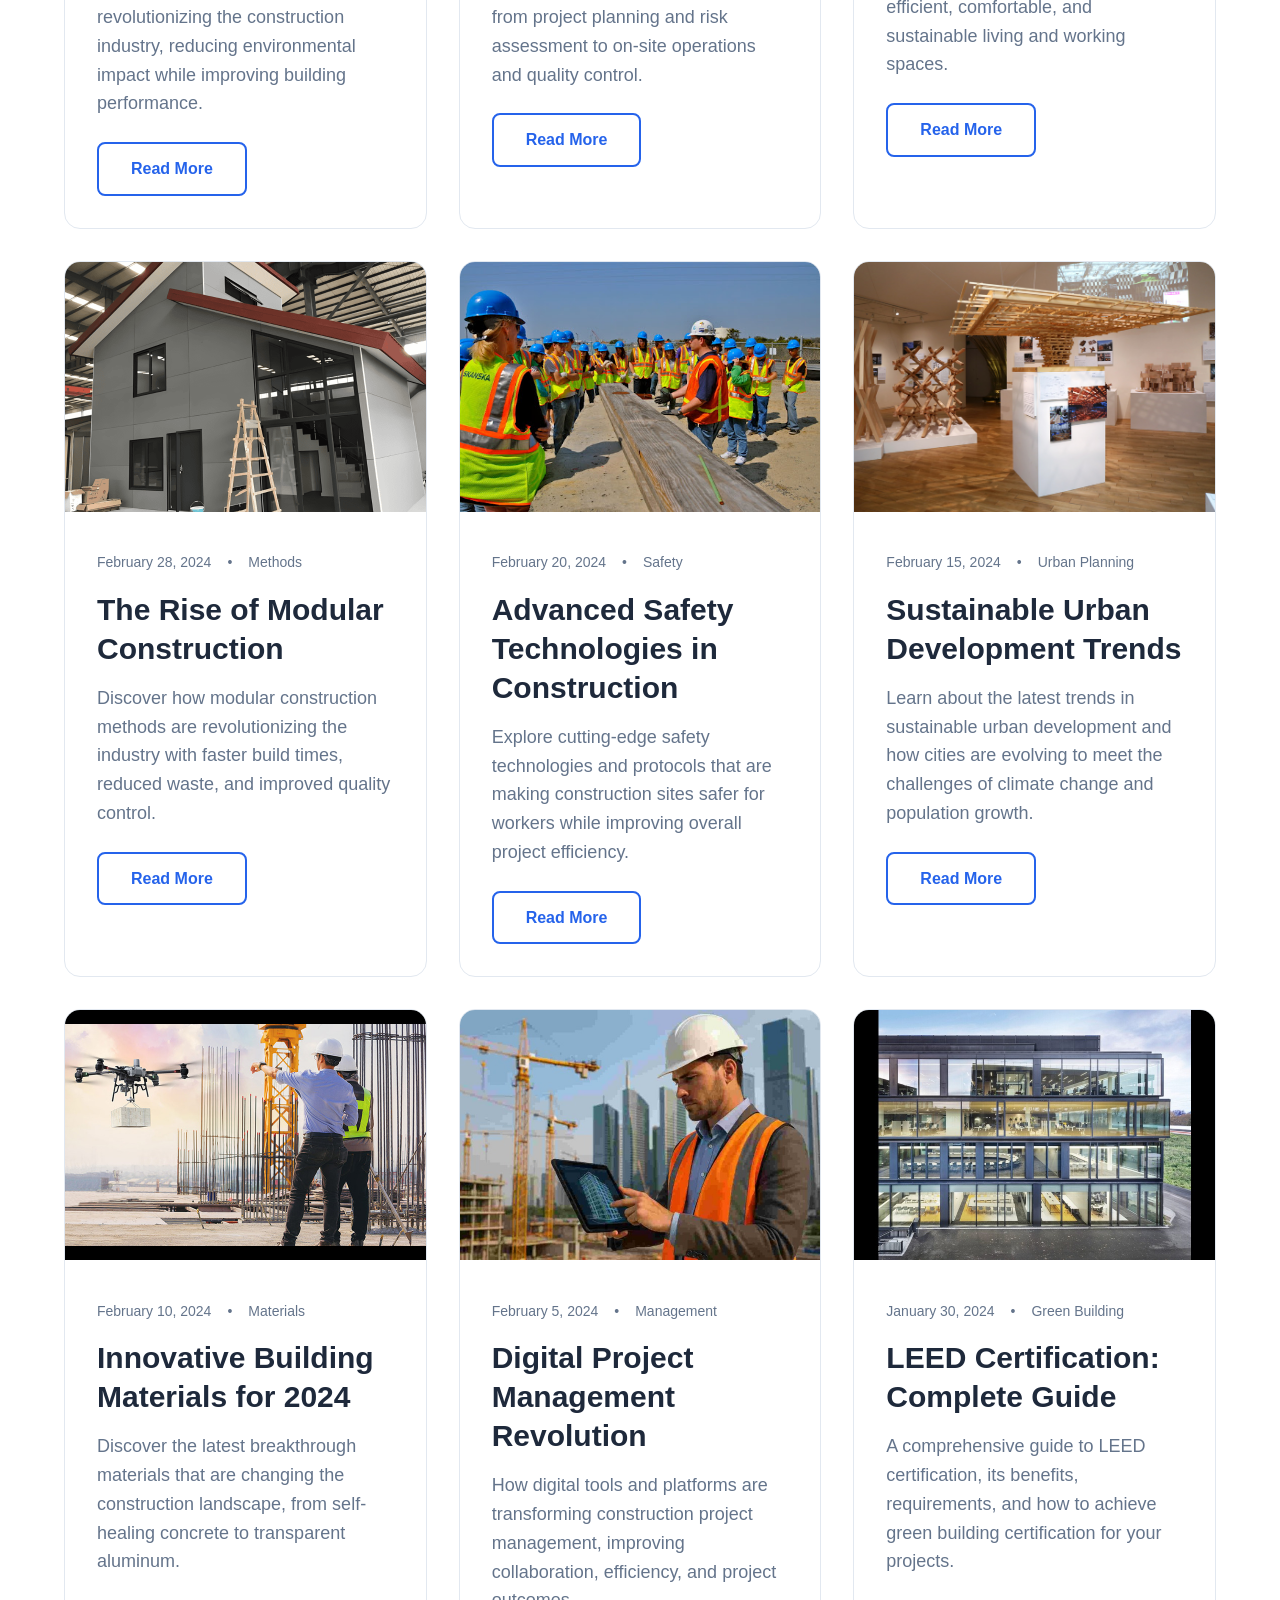
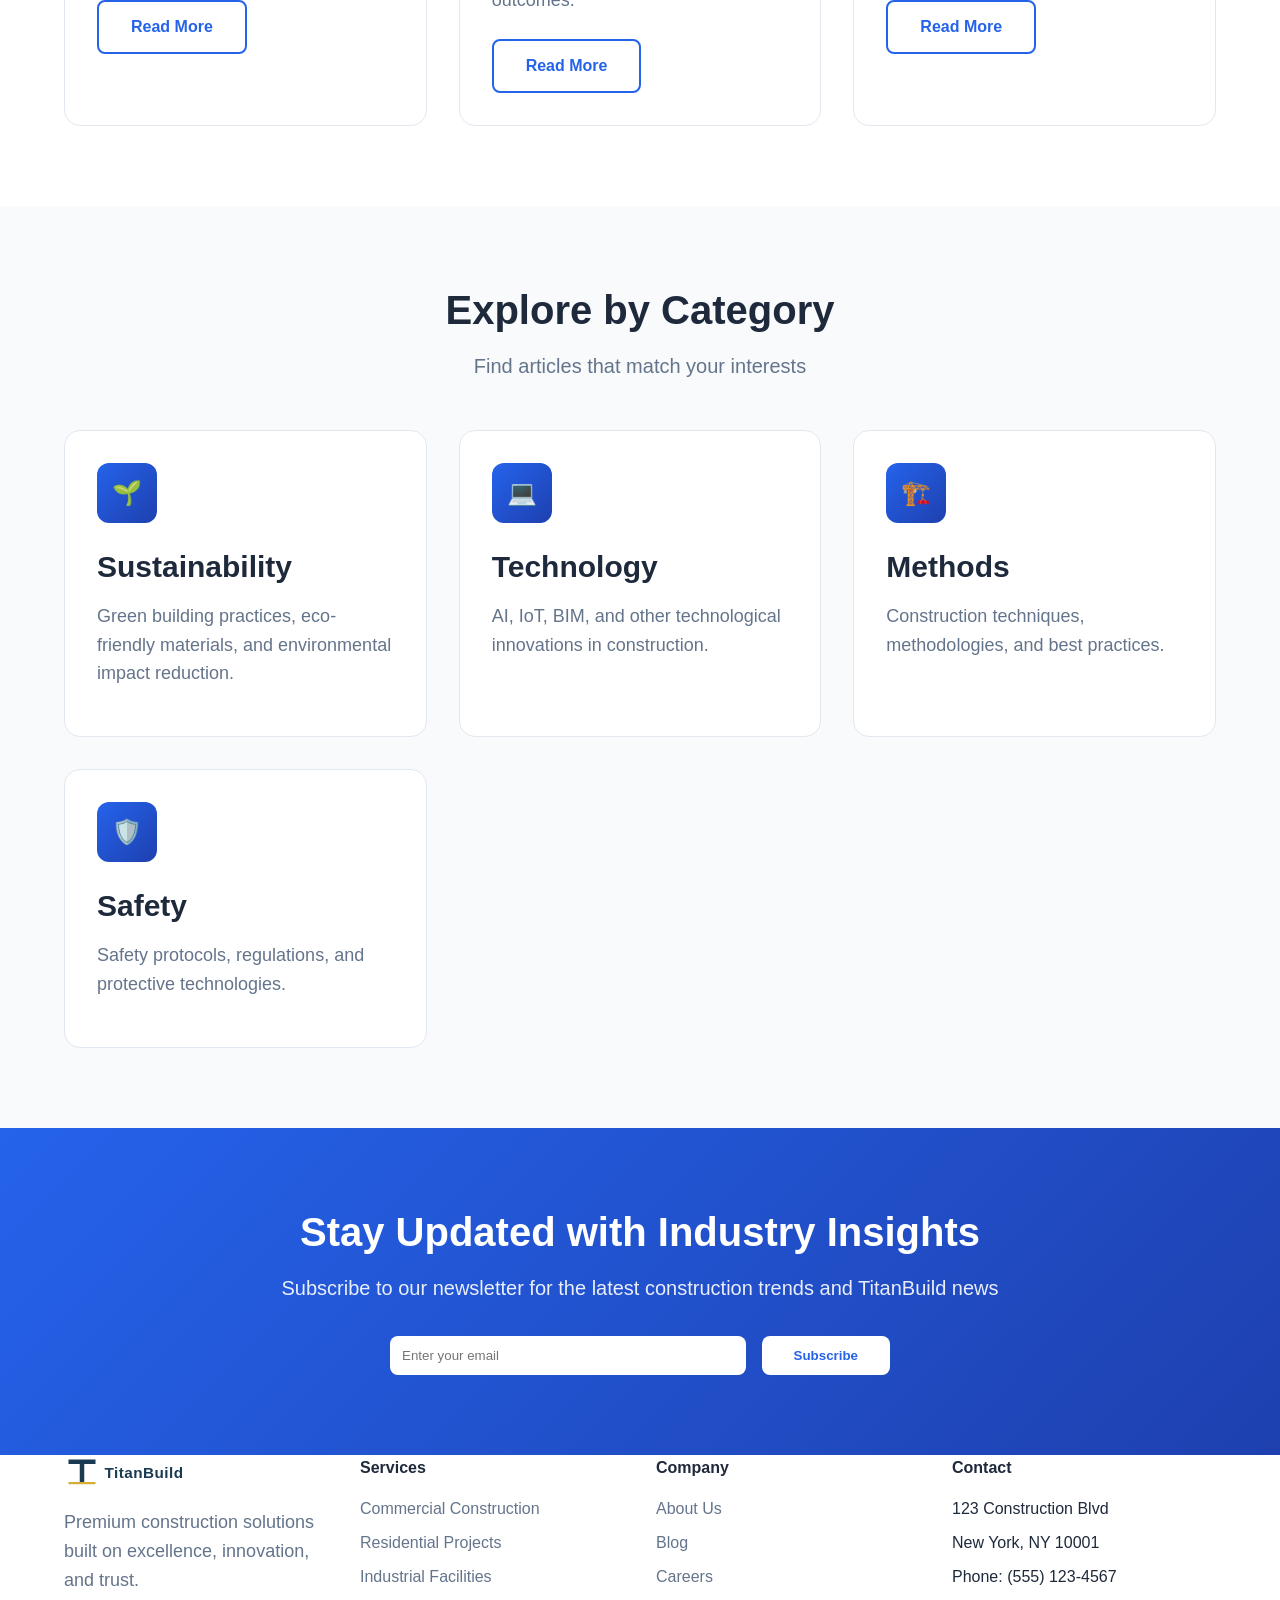
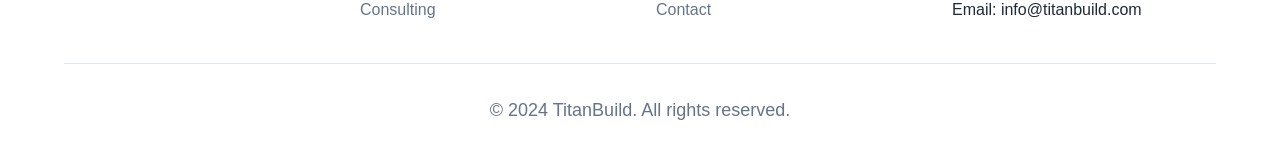
==== commit 0983c8a7: ".." ====
--- a/blog.html
+++ b/blog.html
@@ -55,15 +55,22 @@
     </div>
 
     <!-- HERO SECTION -->
-    <section class="hero">
-        <div class="container">
-            <div class="hero-text" style="text-align: center; max-width: 800px; margin: 0 auto;">
+   <section class="hero hero-small">
+    <div class="container">
+        <div class="hero-content">
+
+            <div class="hero-text">
                 <h1>Construction Insights & Innovation</h1>
                 <p>Explore the latest trends, technologies, and best practices shaping the future of construction with TitanBuild's expert insights.</p>
             </div>
-        </div>
-    </section>
-
+
+            <div class="hero-image">
+                <img src="assets/images/b1.jpg" alt="Construction Blog">
+            </div>
+
+        </div>
+    </div>
+</section>
     <!-- SEARCH AND RECENT SECTION -->
     <section class="section section-alt">
         <div class="container">
@@ -92,7 +99,7 @@
         <div class="container">
             <div class="blog-grid">
                 <article class="blog-card">
-                    <img src="assets/images/blog1.jpg" alt="Sustainable Construction">
+                    <img src="assets/images/b3.jpg" alt="Sustainable Construction">
                     <div class="blog-content">
                         <div class="blog-meta">
                             <span>March 15, 2024</span>
@@ -106,7 +113,7 @@
                 </article>
 
                 <article class="blog-card">
-                    <img src="assets/images/blog2.jpg" alt="AI in Construction">
+                    <img src="assets/images/b4.jpg" alt="AI in Construction">
                     <div class="blog-content">
                         <div class="blog-meta">
                             <span>March 10, 2024</span>
@@ -120,7 +127,7 @@
                 </article>
 
                 <article class="blog-card">
-                    <img src="assets/images/blog3.jpg" alt="Smart Buildings">
+                    <img src="assets/images/b5.jpg" alt="Smart Buildings">
                     <div class="blog-content">
                         <div class="blog-meta">
                             <span>March 5, 2024</span>
@@ -134,7 +141,7 @@
                 </article>
 
                 <article class="blog-card">
-                    <img src="assets/images/blog4.jpg" alt="Modular Construction">
+                    <img src="assets/images/b6.jpg" alt="Modular Construction">
                     <div class="blog-content">
                         <div class="blog-meta">
                             <span>February 28, 2024</span>
@@ -148,7 +155,7 @@
                 </article>
 
                 <article class="blog-card">
-                    <img src="assets/images/blog5.jpg" alt="Construction Safety">
+                    <img src="assets/images/b7.jpg" alt="Construction Safety">
                     <div class="blog-content">
                         <div class="blog-meta">
                             <span>February 20, 2024</span>
@@ -162,7 +169,7 @@
                 </article>
 
                 <article class="blog-card">
-                    <img src="assets/images/blog6.jpg" alt="Urban Development">
+                    <img src="assets/images/b8.jpg" alt="Urban Development">
                     <div class="blog-content">
                         <div class="blog-meta">
                             <span>February 15, 2024</span>
@@ -176,7 +183,7 @@
                 </article>
 
                 <article class="blog-card">
-                    <img src="assets/images/blog7.jpg" alt="Building Materials">
+                    <img src="assets/images/b9.jpg" alt="Building Materials">
                     <div class="blog-content">
                         <div class="blog-meta">
                             <span>February 10, 2024</span>
@@ -190,7 +197,7 @@
                 </article>
 
                 <article class="blog-card">
-                    <img src="assets/images/blog8.jpg" alt="Project Management">
+                    <img src="assets/images/b10.jpg" alt="Project Management">
                     <div class="blog-content">
                         <div class="blog-meta">
                             <span>February 5, 2024</span>
@@ -204,7 +211,7 @@
                 </article>
 
                 <article class="blog-card">
-                    <img src="assets/images/blog9.jpg" alt="Green Building">
+                    <img src="assets/images/b11.jpg" alt="Green Building">
                     <div class="blog-content">
                         <div class="blog-meta">
                             <span>January 30, 2024</span>
@@ -314,5 +321,6 @@
     </footer>
 
     <script src="assets/js/script.js"></script>
+    <button id="scrollTopBtn">↑</button>
 </body>
 </html>
--- a/assets/css/main.css
+++ b/assets/css/main.css
@@ -37,12 +37,22 @@
   box-sizing: border-box;
 }
 
+html, body {
+  overflow-x: hidden;
+}
+
 body {
-  font-family: 'Inter', -apple-system, BlinkMacSystemFont, 'Segoe UI', sans-serif;
+  font-family: 'Inter', sans-serif;
+  line-height: 1.6;
+  color: var(--text-color);
   background-color: var(--bg-color);
-  color: var(--text-color);
-  line-height: 1.6;
-  transition: background-color 0.3s ease, color 0.3s ease;
+  padding-top: 70px;
+}
+
+/* Authentication pages don't have navbar, so remove padding */
+.login-page body,
+.signup-page body {
+  padding-top: 0;
 }
 
 /* TYPOGRAPHY */
@@ -86,12 +96,13 @@
 /* NAVBAR */
 .navbar {
   background-color: var(--nav-bg);
-  border-bottom: 1px solid var(--border-color);
+  box-shadow: 0 2px 10px var(--shadow);
   position: fixed;
   top: 0;
   width: 100%;
   z-index: 1000;
   transition: all 0.3s ease;
+  backdrop-filter: blur(10px);
 }
 
 .nav-container {
@@ -232,15 +243,35 @@
   align-items: center;
 }
 
+.hero-small {
+  min-height: 60vh;
+  padding: 6rem 0 3rem;
+  background: linear-gradient(135deg, var(--bg-color) 0%, var(--section-bg) 100%);
+  display: flex;
+  align-items: center;
+}
+
+.hero-small .hero-image img {
+  max-height: 400px;
+  object-fit: cover;
+}
+
 .hero-content {
   display: grid;
   grid-template-columns: 1fr 1fr;
   gap: 4rem;
   align-items: center;
+  width: 100%;
+}
+
+.hero-text {
+  flex: 1;
+  max-width: 100%;
 }
 
 .hero-text h1 {
   margin-bottom: 1.5rem;
+  word-break: break-word;
 }
 
 .hero-text p {
@@ -261,9 +292,11 @@
 
 .hero-image img {
   width: 100%;
+  max-width: 100%;
   height: auto;
-  border-radius: 16px;
-  box-shadow: 0 20px 40px var(--shadow);
+  display: block;
+  border-radius: 12px;
+  box-shadow: 0 10px 30px var(--shadow);
 }
 
 /* SECTIONS */
@@ -835,6 +868,18 @@
     text-align: center;
   }
   
+  .hero-text h1 {
+    font-size: 2.8rem;
+  }
+  
+  .hero-image {
+    margin-top: 1.5rem;
+  }
+  
+  h1 {
+    font-size: 2.5rem;
+  }
+  
   .hero-buttons {
     justify-content: center;
   }
@@ -1001,3 +1046,50 @@
     display: none;
   }
 }
+
+.map-container{
+    max-width: 900px;   /* controls width */
+    margin: 0 auto;     /* centers the map */
+    border-radius: 12px;
+    overflow: hidden;
+}
+
+.nav-links a.active {
+  color: var(--primary);
+  font-weight: 600;
+}
+
+.nav-links a.active::after {
+  content: "";
+  display: block;
+  height: 2px;
+  background: var(--primary);
+  margin-top: 4px;
+  width: 100%;
+}
+
+/* SCROLL TO TOP BUTTON */
+#scrollTopBtn {
+  position: fixed;
+  bottom: 25px;
+  right: 25px;
+  width: 45px;
+  height: 45px;
+  border: none;
+  border-radius: 50%;
+  background: var(--primary);
+  color: white;
+  font-size: 18px;
+  cursor: pointer;
+  display: none;
+  align-items: center;
+  justify-content: center;
+  box-shadow: 0 8px 20px var(--shadow);
+  transition: all 0.3s ease;
+  z-index: 999;
+}
+
+#scrollTopBtn:hover {
+  background: var(--secondary);
+  transform: translateY(-3px);
+}
